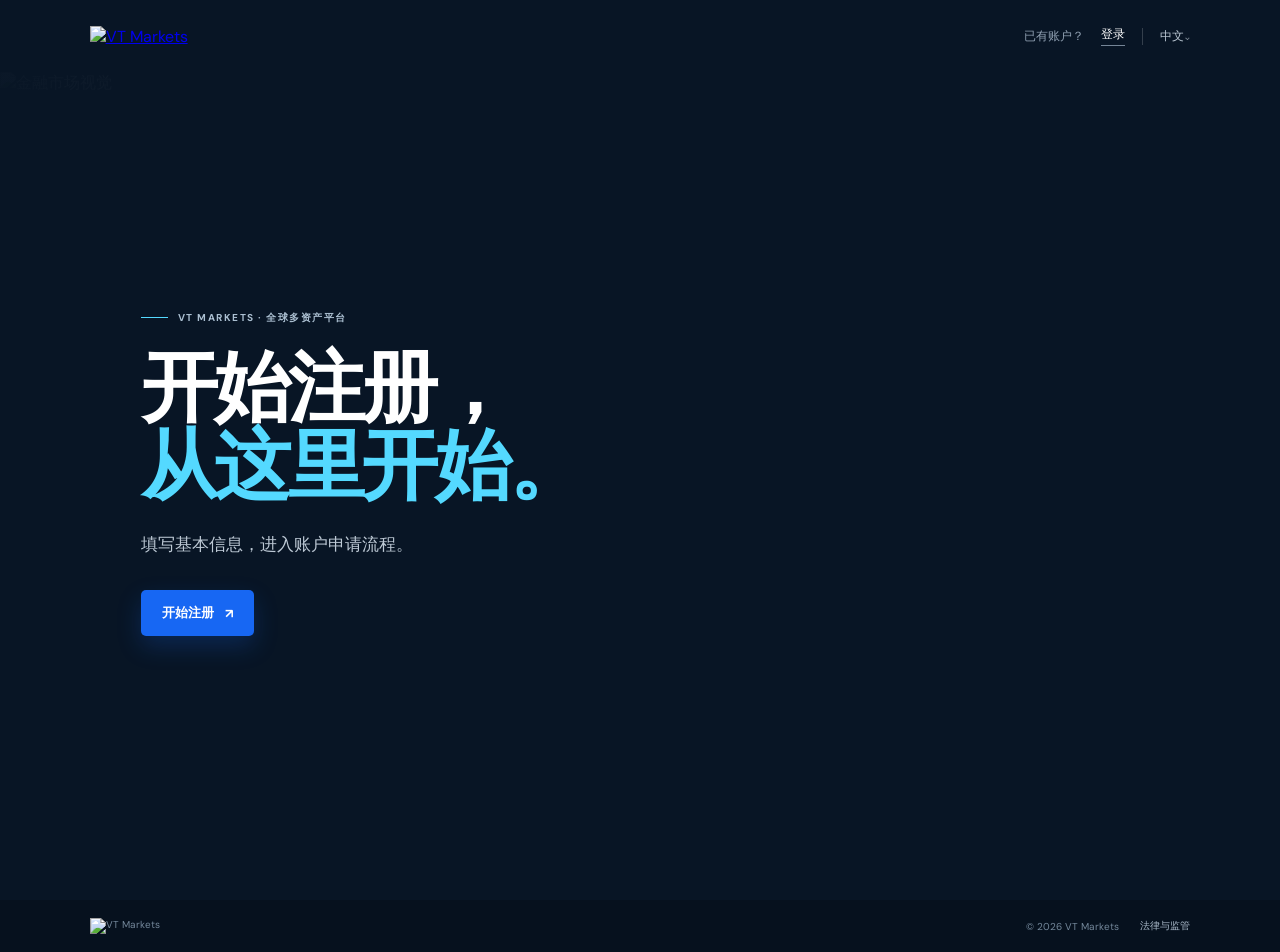
==== index.html @ d920bdb5 "Add files via upload" ====
<!doctype html>
<html lang="zh-CN">
  <head>
    <meta charset="UTF-8" />
    <meta name="viewport" content="width=device-width, initial-scale=1.0" />
    <meta name="description" content="VT Markets 账户注册入口。先了解平台，再决定是否申请。" />
    <title>VT Markets | 开始注册</title>
    <link rel="preconnect" href="https://fonts.googleapis.com" />
    <link rel="preconnect" href="https://fonts.gstatic.com" crossorigin />
    <link href="https://fonts.googleapis.com/css2?family=DM+Sans:wght@400;500;600;700&family=Space+Grotesk:wght@500;600;700&display=swap" rel="stylesheet" />
    <link rel="stylesheet" href="styles.css" />
  </head>
  <body>
    <header class="header">
      <a class="brand" href="#landing" aria-label="VT Markets 首页"><img src="assets/vt-logo.webp" alt="VT Markets" /></a>
      <div class="header-actions"><span>已有账户？</span><a href="https://myaccount.vtmarketsfr.com/login">登录</a><span class="language">中文⌄</span></div>
    </header>

    <main>
      <section class="screen landing-screen" id="landing">
        <div class="landing-bg"><img src="assets/hero-market.webp" alt="金融市场视觉" /></div><div class="landing-shade"></div>
        <div class="landing-content">
          <p class="eyebrow"><span></span> VT Markets · 全球多资产平台</p>
          <h1>开始注册，<br /><em>从这里开始。</em></h1>
          <p class="landing-copy">填写基本信息，进入账户申请流程。</p>
          <div class="landing-actions"><button class="button button-primary" type="button" data-go="register">开始注册 <span>↗</span></button></div>
        </div>
      </section>

      <section class="screen register-screen" id="register" hidden>
        <div class="register-wrap">
          <button class="back-button" type="button" data-go="landing">← 返回首页</button>
          <div class="register-grid">
            <div class="register-intro"><p class="eyebrow eyebrow-dark"><span></span> 账户申请</p><h2>选择您的<br /><em>开始方式。</em></h2><p>填写基础信息，进入官方申请流程。您可以先选择模拟账户熟悉平台。</p><div class="help-links"><button type="button" data-info="features">了解平台功能 <span>↗</span></button><button type="button" data-info="products">查看可用产品 <span>↗</span></button><button type="button" data-info="risk">阅读风险提示 <span>↗</span></button></div></div>
            <div class="register-card"><div class="card-top"><span>账户注册</span><b>⌁ 受保护的流程</b></div><div class="account-tabs" role="tablist"><button type="button" class="tab active" data-mode="real" role="tab" aria-selected="true">真实账户</button><button type="button" class="tab" data-mode="demo" role="tab" aria-selected="false">模拟账户</button></div><form id="register-form"><label>姓名<input name="name" type="text" placeholder="请输入姓名" autocomplete="name" required /></label><label>邮箱<input name="email" type="email" placeholder="请输入邮箱" autocomplete="email" required /></label><label class="agree"><input type="checkbox" required /><span>我已阅读并同意相关条款与隐私政策</span></label><button class="submit button-primary" type="submit">继续 <span>↗</span></button></form><p class="form-footnote">提交后将进入官方账户申请页面。本页不收集资金或交易指令。</p><div class="success" role="status">信息已准备好，请继续完成官方申请。</div></div>
          </div>
        </div>
      </section>
    </main>

    <div class="info-drawer" aria-hidden="true"><div class="drawer-backdrop" data-close-info></div><aside class="drawer-panel"><button class="drawer-close" type="button" data-close-info aria-label="关闭">×</button><p class="eyebrow eyebrow-dark"><span></span> 进一步了解</p><h2 id="drawer-title">平台功能</h2><div id="drawer-content"></div></aside></div>
    <footer class="footer"><img src="assets/vt-logo.webp" alt="VT Markets" /><span>© 2026 VT Markets</span><a href="https://www.vtmarketsfr.com/regulation/">法律与监管</a></footer>
    <script src="script.js"></script>
  </body>
</html>
---- styles.css ----
:root{--navy:#081525;--blue:#1767f3;--cyan:#54d9ff;--ink:#17212d;--muted:#71808e;--line:#dce3ea;--paper:#f5f7f9;--white:#fff}*{box-sizing:border-box}html,body{margin:0;min-height:100%;font-family:'DM Sans',Arial,sans-serif;color:var(--ink)}body{background:var(--navy)}button{font-family:inherit}.header{height:72px;background:var(--navy);color:#fff;padding:0 clamp(22px,7vw,104px);display:flex;align-items:center;justify-content:space-between}.brand img{display:block;width:126px}.header-actions{display:flex;align-items:center;gap:17px;font-size:12px;color:#91a1b3}.header-actions a{color:#fff;text-decoration:none;border-bottom:1px solid #758597;padding-bottom:2px}.language{border-left:1px solid rgba(255,255,255,.18);padding-left:17px;color:#bcc8d4}.screen{min-height:calc(100vh - 72px)}.landing-screen{position:relative;display:flex;align-items:center;overflow:hidden;color:#fff}.landing-bg,.landing-shade{position:absolute;inset:0}.landing-bg img{height:100%;width:100%;object-fit:cover;opacity:.62}.landing-shade{background:linear-gradient(90deg,rgba(8,21,37,.98) 0%,rgba(8,21,37,.9) 39%,rgba(8,21,37,.3) 75%,rgba(8,21,37,.66) 100%)}.landing-content{position:relative;z-index:1;margin-left:clamp(22px,11vw,164px);padding:65px 20px 90px 0;width:min(570px,54%)}.eyebrow{display:flex;align-items:center;gap:10px;color:#acc0d2;font-size:10px;font-weight:700;letter-spacing:.15em;text-transform:uppercase;margin:0 0 23px}.eyebrow span{display:inline-block;width:27px;height:1px;background:var(--cyan)}.eyebrow-dark{color:#7b8996}.eyebrow-dark span{background:var(--blue)}h1,h2,h3{font-family:'Space Grotesk',Arial,sans-serif;letter-spacing:-.045em;margin:0}h1{font-size:clamp(48px,6vw,80px);line-height:1.02;font-weight:600}h1 em,h2 em{font-style:normal;color:var(--cyan)}.landing-copy{font-size:17px;line-height:1.7;color:#bdc9d5;max-width:445px;margin:26px 0 31px}.landing-actions{display:flex;gap:10px;flex-wrap:wrap}.button{display:inline-flex;align-items:center;justify-content:center;gap:11px;border:0;border-radius:5px;padding:14px 21px;font-size:13px;font-weight:700;cursor:pointer}.button-primary{background:var(--blue);color:#fff;box-shadow:0 10px 25px rgba(23,103,243,.22)}.button-primary:hover{background:#2c78ff}.button-outline{background:rgba(255,255,255,.04);border:1px solid rgba(255,255,255,.42);color:#fff}.button-outline:hover{background:rgba(255,255,255,.13)}.landing-note{font-size:10px;line-height:1.6;color:#8d9cac;max-width:420px;margin:21px 0 0}.landing-mark{position:absolute;z-index:1;bottom:31px;left:clamp(22px,11vw,164px);display:flex;gap:11px;align-items:center;color:#9cabb9;font-size:10px;letter-spacing:.08em}.landing-mark span:first-child{color:var(--cyan);font-size:15px}.landing-mark i{width:36px;height:1px;background:#557084;margin:0 3px}.register-screen{background:var(--paper);min-height:calc(100vh - 72px);padding:34px clamp(22px,9vw,140px) 70px}.register-wrap{max-width:1100px;margin:0 auto}.back-button{border:0;background:none;color:#657586;font-size:12px;padding:0;cursor:pointer;margin-bottom:46px}.register-grid{display:grid;grid-template-columns:1fr 385px;gap:105px;align-items:center}.register-intro h2{font-size:clamp(45px,5vw,67px);line-height:1.02}.register-intro>p:not(.eyebrow){max-width:430px;color:var(--muted);font-size:15px;line-height:1.7;margin:25px 0 28px}.help-links{border-top:1px solid var(--line);max-width:390px}.help-links button{border:0;background:none;border-bottom:1px solid var(--line);width:100%;padding:14px 0;text-align:left;display:flex;justify-content:space-between;color:#536779;font-size:12px;cursor:pointer}.help-links button span{font-size:16px;color:var(--blue)}.register-card{background:#fff;padding:29px 29px 26px;border-radius:10px;box-shadow:0 18px 42px rgba(15,39,65,.13)}.card-top{display:flex;justify-content:space-between;align-items:center;font-size:9px;color:#7d8996;letter-spacing:.14em;text-transform:uppercase;margin-bottom:22px}.card-top b{font-weight:500;color:#1c9b76;letter-spacing:0;text-transform:none}.account-tabs{display:grid;grid-template-columns:1fr 1fr;border-bottom:1px solid var(--line);margin-bottom:23px}.tab{border:0;border-bottom:2px solid transparent;background:none;color:#82909e;padding:11px 4px;font-size:12px;cursor:pointer}.tab.active{border-color:var(--blue);color:var(--blue);font-weight:700}.register-card label:not(.agree){display:block;color:#526170;font-size:11px;margin-bottom:15px}.register-card input[type=text],.register-card input[type=email]{width:100%;height:43px;border:1px solid #d7dfe7;border-radius:4px;display:block;margin-top:6px;padding:0 12px;font-size:12px;font-family:inherit;outline:none}.register-card input:focus{border-color:var(--blue);box-shadow:0 0 0 3px rgba(23,103,243,.1)}.agree{display:flex;align-items:flex-start;gap:8px;color:#85929f;font-size:10px;line-height:1.45;margin:3px 0 17px}.agree input{margin-top:2px;accent-color:var(--blue)}.submit{width:100%;font-size:13px}.form-footnote{font-size:10px;line-height:1.5;color:#939eaa;text-align:center;margin:14px 0 0}.success{display:none;padding:10px;margin-top:13px;background:#edf9f5;color:#19785a;font-size:11px;text-align:center;border-radius:3px}.success.show{display:block}.info-drawer{display:none}.info-drawer.open{display:block}.drawer-backdrop{position:fixed;inset:0;background:rgba(4,14,26,.58);z-index:8}.drawer-panel{position:fixed;z-index:9;right:0;top:0;bottom:0;width:min(430px,100%);background:#fff;padding:42px 35px;overflow:auto}.drawer-close{border:0;background:none;position:absolute;right:22px;top:18px;font-size:27px;color:#6e7c89;cursor:pointer}.drawer-panel h2{font-size:37px;margin-bottom:25px}.drawer-panel p{font-size:14px;line-height:1.75;color:#667381}.drawer-panel ul{padding-left:19px;color:#667381;font-size:13px;line-height:1.9}.footer{height:52px;display:flex;align-items:center;gap:21px;padding:0 clamp(22px,7vw,104px);background:#06111e;color:#74889b;font-size:10px}.footer img{width:105px;margin-right:auto}.footer a{color:#a9b9c9;text-decoration:none}.mobile-cta{display:none}@media(max-width:800px){.landing-content{margin-left:7vw;width:57%}.register-grid{gap:55px}.register-screen{padding-left:7vw;padding-right:7vw}}@media(max-width:650px){body{padding-bottom:60px}.header{height:63px;padding:0 20px}.brand img{width:110px}.header-actions>span:first-child,.language{display:none}.header-actions{gap:0}.landing-screen{min-height:calc(100vh - 63px)}.landing-bg img{object-position:63% center}.landing-shade{background:linear-gradient(180deg,rgba(8,21,37,.92),rgba(8,21,37,.8) 49%,rgba(8,21,37,.98))}.landing-content{width:auto;margin:0;padding:71px 20px 108px}.landing-content h1{font-size:49px}.landing-copy{font-size:15px;margin:21px 0 25px}.landing-actions{display:grid;gap:9px}.landing-actions .button{width:100%}.landing-note{font-size:10px}.landing-mark{left:20px;bottom:23px;font-size:9px}.register-screen{padding:25px 20px 50px;min-height:calc(100vh - 63px)}.back-button{margin-bottom:36px}.register-grid{display:block}.register-intro h2{font-size:44px}.register-intro>p:not(.eyebrow){font-size:14px;margin:20px 0 21px}.help-links{margin-bottom:37px}.register-card{padding:23px 21px}.footer{height:auto;min-height:78px;padding:19px 20px;display:flex;flex-wrap:wrap;gap:12px}.footer img{width:105px;flex-basis:100%;margin:0}.footer span{font-size:9px}.footer a{font-size:9px}.mobile-cta{position:fixed;display:block;z-index:7;bottom:0;left:0;right:0;height:60px;background:#fff;border-top:1px solid var(--line);padding:8px 12px}.mobile-cta button{width:100%;height:44px;border:0;border-radius:4px;background:var(--blue);color:#fff;font-size:12px;font-weight:700}.drawer-panel{padding:38px 25px}.drawer-panel h2{font-size:32px}}
:root .header-actions .header-cta{border:0;background:var(--blue);border-radius:5px;padding:11px 15px;color:#fff;font-size:12px;font-weight:700;box-shadow:0 8px 20px rgba(23,103,243,.2)}:root .header-actions .header-cta:hover{background:#2c78ff}
:root .header-actions .header-cta{border:0;background:var(--blue);border-radius:5px;padding:11px 15px;color:#fff;font-size:12px;font-weight:700;box-shadow:0 8px 20px rgba(23,103,243,.2)}:root .header-actions .header-cta:hover{background:#2c78ff}@media(max-width:650px){body{padding-bottom:0}}
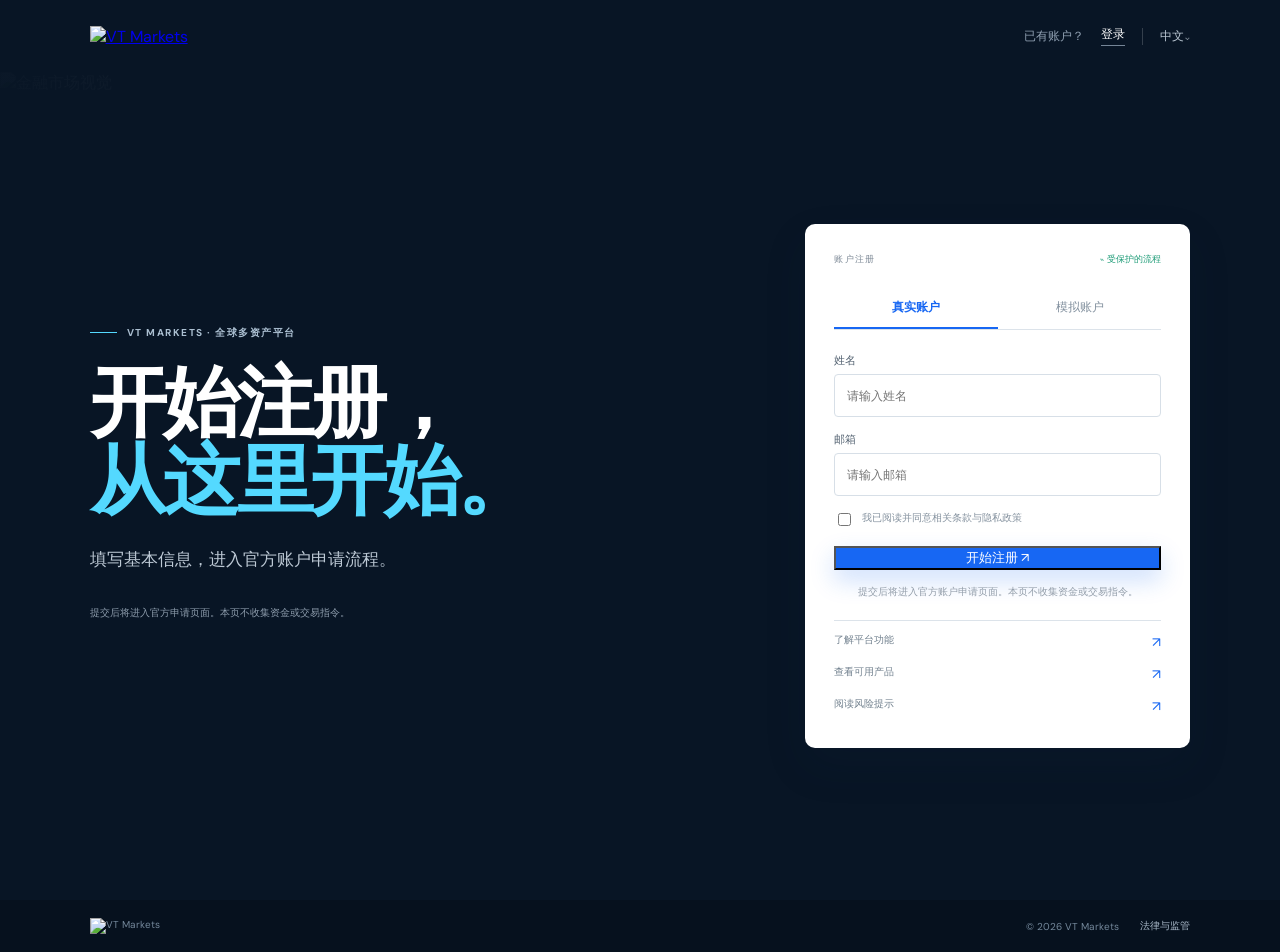
==== commit c69fc3d3: "Add files via upload" ====
--- a/index.html
+++ b/index.html
@@ -3,7 +3,7 @@
   <head>
     <meta charset="UTF-8" />
     <meta name="viewport" content="width=device-width, initial-scale=1.0" />
-    <meta name="description" content="VT Markets 账户注册入口。先了解平台，再决定是否申请。" />
+    <meta name="description" content="VT Markets 账户注册入口。填写基本信息，开始账户申请。" />
     <title>VT Markets | 开始注册</title>
     <link rel="preconnect" href="https://fonts.googleapis.com" />
     <link rel="preconnect" href="https://fonts.gstatic.com" crossorigin />
@@ -19,20 +19,33 @@
     <main>
       <section class="screen landing-screen" id="landing">
         <div class="landing-bg"><img src="assets/hero-market.webp" alt="金融市场视觉" /></div><div class="landing-shade"></div>
-        <div class="landing-content">
-          <p class="eyebrow"><span></span> VT Markets · 全球多资产平台</p>
-          <h1>开始注册，<br /><em>从这里开始。</em></h1>
-          <p class="landing-copy">填写基本信息，进入账户申请流程。</p>
-          <div class="landing-actions"><button class="button button-primary" type="button" data-go="register">开始注册 <span>↗</span></button></div>
-        </div>
-      </section>
+        <div class="landing-layout">
+          <div class="landing-content">
+            <p class="eyebrow"><span></span> VT Markets · 全球多资产平台</p>
+            <h1>开始注册，<br /><em>从这里开始。</em></h1>
+            <p class="landing-copy">填写基本信息，进入官方账户申请流程。</p>
+            <p class="landing-note">提交后将进入官方申请页面。本页不收集资金或交易指令。</p>
+          </div>
 
-      <section class="screen register-screen" id="register" hidden>
-        <div class="register-wrap">
-          <button class="back-button" type="button" data-go="landing">← 返回首页</button>
-          <div class="register-grid">
-            <div class="register-intro"><p class="eyebrow eyebrow-dark"><span></span> 账户申请</p><h2>选择您的<br /><em>开始方式。</em></h2><p>填写基础信息，进入官方申请流程。您可以先选择模拟账户熟悉平台。</p><div class="help-links"><button type="button" data-info="features">了解平台功能 <span>↗</span></button><button type="button" data-info="products">查看可用产品 <span>↗</span></button><button type="button" data-info="risk">阅读风险提示 <span>↗</span></button></div></div>
-            <div class="register-card"><div class="card-top"><span>账户注册</span><b>⌁ 受保护的流程</b></div><div class="account-tabs" role="tablist"><button type="button" class="tab active" data-mode="real" role="tab" aria-selected="true">真实账户</button><button type="button" class="tab" data-mode="demo" role="tab" aria-selected="false">模拟账户</button></div><form id="register-form"><label>姓名<input name="name" type="text" placeholder="请输入姓名" autocomplete="name" required /></label><label>邮箱<input name="email" type="email" placeholder="请输入邮箱" autocomplete="email" required /></label><label class="agree"><input type="checkbox" required /><span>我已阅读并同意相关条款与隐私政策</span></label><button class="submit button-primary" type="submit">继续 <span>↗</span></button></form><p class="form-footnote">提交后将进入官方账户申请页面。本页不收集资金或交易指令。</p><div class="success" role="status">信息已准备好，请继续完成官方申请。</div></div>
+          <div class="register-card landing-register-card">
+            <div class="card-top"><span>账户注册</span><b>⌁ 受保护的流程</b></div>
+            <div class="account-tabs" role="tablist">
+              <button type="button" class="tab active" data-mode="real" role="tab" aria-selected="true">真实账户</button>
+              <button type="button" class="tab" data-mode="demo" role="tab" aria-selected="false">模拟账户</button>
+            </div>
+            <form id="register-form">
+              <label>姓名<input name="name" type="text" placeholder="请输入姓名" autocomplete="name" required /></label>
+              <label>邮箱<input name="email" type="email" placeholder="请输入邮箱" autocomplete="email" required /></label>
+              <label class="agree"><input type="checkbox" required /><span>我已阅读并同意相关条款与隐私政策</span></label>
+              <button class="submit button-primary" type="submit">开始注册 <span>↗</span></button>
+            </form>
+            <p class="form-footnote">提交后将进入官方账户申请页面。本页不收集资金或交易指令。</p>
+            <div class="success" role="status">信息已准备好，请继续完成官方申请。</div>
+            <div class="home-help-links">
+              <button type="button" data-info="features">了解平台功能 <span>↗</span></button>
+              <button type="button" data-info="products">查看可用产品 <span>↗</span></button>
+              <button type="button" data-info="risk">阅读风险提示 <span>↗</span></button>
+            </div>
           </div>
         </div>
       </section>
--- a/styles.css
+++ b/styles.css
@@ -1,3 +1,13 @@
 :root{--navy:#081525;--blue:#1767f3;--cyan:#54d9ff;--ink:#17212d;--muted:#71808e;--line:#dce3ea;--paper:#f5f7f9;--white:#fff}*{box-sizing:border-box}html,body{margin:0;min-height:100%;font-family:'DM Sans',Arial,sans-serif;color:var(--ink)}body{background:var(--navy)}button{font-family:inherit}.header{height:72px;background:var(--navy);color:#fff;padding:0 clamp(22px,7vw,104px);display:flex;align-items:center;justify-content:space-between}.brand img{display:block;width:126px}.header-actions{display:flex;align-items:center;gap:17px;font-size:12px;color:#91a1b3}.header-actions a{color:#fff;text-decoration:none;border-bottom:1px solid #758597;padding-bottom:2px}.language{border-left:1px solid rgba(255,255,255,.18);padding-left:17px;color:#bcc8d4}.screen{min-height:calc(100vh - 72px)}.landing-screen{position:relative;display:flex;align-items:center;overflow:hidden;color:#fff}.landing-bg,.landing-shade{position:absolute;inset:0}.landing-bg img{height:100%;width:100%;object-fit:cover;opacity:.62}.landing-shade{background:linear-gradient(90deg,rgba(8,21,37,.98) 0%,rgba(8,21,37,.9) 39%,rgba(8,21,37,.3) 75%,rgba(8,21,37,.66) 100%)}.landing-content{position:relative;z-index:1;margin-left:clamp(22px,11vw,164px);padding:65px 20px 90px 0;width:min(570px,54%)}.eyebrow{display:flex;align-items:center;gap:10px;color:#acc0d2;font-size:10px;font-weight:700;letter-spacing:.15em;text-transform:uppercase;margin:0 0 23px}.eyebrow span{display:inline-block;width:27px;height:1px;background:var(--cyan)}.eyebrow-dark{color:#7b8996}.eyebrow-dark span{background:var(--blue)}h1,h2,h3{font-family:'Space Grotesk',Arial,sans-serif;letter-spacing:-.045em;margin:0}h1{font-size:clamp(48px,6vw,80px);line-height:1.02;font-weight:600}h1 em,h2 em{font-style:normal;color:var(--cyan)}.landing-copy{font-size:17px;line-height:1.7;color:#bdc9d5;max-width:445px;margin:26px 0 31px}.landing-actions{display:flex;gap:10px;flex-wrap:wrap}.button{display:inline-flex;align-items:center;justify-content:center;gap:11px;border:0;border-radius:5px;padding:14px 21px;font-size:13px;font-weight:700;cursor:pointer}.button-primary{background:var(--blue);color:#fff;box-shadow:0 10px 25px rgba(23,103,243,.22)}.button-primary:hover{background:#2c78ff}.button-outline{background:rgba(255,255,255,.04);border:1px solid rgba(255,255,255,.42);color:#fff}.button-outline:hover{background:rgba(255,255,255,.13)}.landing-note{font-size:10px;line-height:1.6;color:#8d9cac;max-width:420px;margin:21px 0 0}.landing-mark{position:absolute;z-index:1;bottom:31px;left:clamp(22px,11vw,164px);display:flex;gap:11px;align-items:center;color:#9cabb9;font-size:10px;letter-spacing:.08em}.landing-mark span:first-child{color:var(--cyan);font-size:15px}.landing-mark i{width:36px;height:1px;background:#557084;margin:0 3px}.register-screen{background:var(--paper);min-height:calc(100vh - 72px);padding:34px clamp(22px,9vw,140px) 70px}.register-wrap{max-width:1100px;margin:0 auto}.back-button{border:0;background:none;color:#657586;font-size:12px;padding:0;cursor:pointer;margin-bottom:46px}.register-grid{display:grid;grid-template-columns:1fr 385px;gap:105px;align-items:center}.register-intro h2{font-size:clamp(45px,5vw,67px);line-height:1.02}.register-intro>p:not(.eyebrow){max-width:430px;color:var(--muted);font-size:15px;line-height:1.7;margin:25px 0 28px}.help-links{border-top:1px solid var(--line);max-width:390px}.help-links button{border:0;background:none;border-bottom:1px solid var(--line);width:100%;padding:14px 0;text-align:left;display:flex;justify-content:space-between;color:#536779;font-size:12px;cursor:pointer}.help-links button span{font-size:16px;color:var(--blue)}.register-card{background:#fff;padding:29px 29px 26px;border-radius:10px;box-shadow:0 18px 42px rgba(15,39,65,.13)}.card-top{display:flex;justify-content:space-between;align-items:center;font-size:9px;color:#7d8996;letter-spacing:.14em;text-transform:uppercase;margin-bottom:22px}.card-top b{font-weight:500;color:#1c9b76;letter-spacing:0;text-transform:none}.account-tabs{display:grid;grid-template-columns:1fr 1fr;border-bottom:1px solid var(--line);margin-bottom:23px}.tab{border:0;border-bottom:2px solid transparent;background:none;color:#82909e;padding:11px 4px;font-size:12px;cursor:pointer}.tab.active{border-color:var(--blue);color:var(--blue);font-weight:700}.register-card label:not(.agree){display:block;color:#526170;font-size:11px;margin-bottom:15px}.register-card input[type=text],.register-card input[type=email]{width:100%;height:43px;border:1px solid #d7dfe7;border-radius:4px;display:block;margin-top:6px;padding:0 12px;font-size:12px;font-family:inherit;outline:none}.register-card input:focus{border-color:var(--blue);box-shadow:0 0 0 3px rgba(23,103,243,.1)}.agree{display:flex;align-items:flex-start;gap:8px;color:#85929f;font-size:10px;line-height:1.45;margin:3px 0 17px}.agree input{margin-top:2px;accent-color:var(--blue)}.submit{width:100%;font-size:13px}.form-footnote{font-size:10px;line-height:1.5;color:#939eaa;text-align:center;margin:14px 0 0}.success{display:none;padding:10px;margin-top:13px;background:#edf9f5;color:#19785a;font-size:11px;text-align:center;border-radius:3px}.success.show{display:block}.info-drawer{display:none}.info-drawer.open{display:block}.drawer-backdrop{position:fixed;inset:0;background:rgba(4,14,26,.58);z-index:8}.drawer-panel{position:fixed;z-index:9;right:0;top:0;bottom:0;width:min(430px,100%);background:#fff;padding:42px 35px;overflow:auto}.drawer-close{border:0;background:none;position:absolute;right:22px;top:18px;font-size:27px;color:#6e7c89;cursor:pointer}.drawer-panel h2{font-size:37px;margin-bottom:25px}.drawer-panel p{font-size:14px;line-height:1.75;color:#667381}.drawer-panel ul{padding-left:19px;color:#667381;font-size:13px;line-height:1.9}.footer{height:52px;display:flex;align-items:center;gap:21px;padding:0 clamp(22px,7vw,104px);background:#06111e;color:#74889b;font-size:10px}.footer img{width:105px;margin-right:auto}.footer a{color:#a9b9c9;text-decoration:none}.mobile-cta{display:none}@media(max-width:800px){.landing-content{margin-left:7vw;width:57%}.register-grid{gap:55px}.register-screen{padding-left:7vw;padding-right:7vw}}@media(max-width:650px){body{padding-bottom:60px}.header{height:63px;padding:0 20px}.brand img{width:110px}.header-actions>span:first-child,.language{display:none}.header-actions{gap:0}.landing-screen{min-height:calc(100vh - 63px)}.landing-bg img{object-position:63% center}.landing-shade{background:linear-gradient(180deg,rgba(8,21,37,.92),rgba(8,21,37,.8) 49%,rgba(8,21,37,.98))}.landing-content{width:auto;margin:0;padding:71px 20px 108px}.landing-content h1{font-size:49px}.landing-copy{font-size:15px;margin:21px 0 25px}.landing-actions{display:grid;gap:9px}.landing-actions .button{width:100%}.landing-note{font-size:10px}.landing-mark{left:20px;bottom:23px;font-size:9px}.register-screen{padding:25px 20px 50px;min-height:calc(100vh - 63px)}.back-button{margin-bottom:36px}.register-grid{display:block}.register-intro h2{font-size:44px}.register-intro>p:not(.eyebrow){font-size:14px;margin:20px 0 21px}.help-links{margin-bottom:37px}.register-card{padding:23px 21px}.footer{height:auto;min-height:78px;padding:19px 20px;display:flex;flex-wrap:wrap;gap:12px}.footer img{width:105px;flex-basis:100%;margin:0}.footer span{font-size:9px}.footer a{font-size:9px}.mobile-cta{position:fixed;display:block;z-index:7;bottom:0;left:0;right:0;height:60px;background:#fff;border-top:1px solid var(--line);padding:8px 12px}.mobile-cta button{width:100%;height:44px;border:0;border-radius:4px;background:var(--blue);color:#fff;font-size:12px;font-weight:700}.drawer-panel{padding:38px 25px}.drawer-panel h2{font-size:32px}}
 :root .header-actions .header-cta{border:0;background:var(--blue);border-radius:5px;padding:11px 15px;color:#fff;font-size:12px;font-weight:700;box-shadow:0 8px 20px rgba(23,103,243,.2)}:root .header-actions .header-cta:hover{background:#2c78ff}
 :root .header-actions .header-cta{border:0;background:var(--blue);border-radius:5px;padding:11px 15px;color:#fff;font-size:12px;font-weight:700;box-shadow:0 8px 20px rgba(23,103,243,.2)}:root .header-actions .header-cta:hover{background:#2c78ff}@media(max-width:650px){body{padding-bottom:0}}
+
+/* 首页直接展示注册表单 */
+.landing-layout{position:relative;z-index:1;width:min(1180px,86vw);margin:0 auto;display:grid;grid-template-columns:minmax(0,1fr) 385px;gap:clamp(48px,8vw,130px);align-items:center}
+.landing-layout .landing-content{margin-left:0;width:auto;padding:65px 0 90px}
+.landing-register-card{width:100%;max-width:385px;justify-self:end}
+.home-help-links{border-top:1px solid var(--line);margin-top:21px;padding-top:5px}
+.home-help-links button{border:0;background:none;width:100%;padding:7px 0;text-align:left;display:flex;justify-content:space-between;color:#71808e;font-size:10px;cursor:pointer}
+.home-help-links button span{color:var(--blue);font-size:14px}
+@media(max-width:800px){.landing-layout{width:86vw;gap:45px}.landing-layout .landing-content{margin-left:0;width:auto}}
+@media(max-width:650px){.landing-layout{display:flex;flex-direction:column;align-items:stretch;width:auto;margin:0;padding:0 20px}.landing-layout .landing-content{padding:58px 0 25px}.landing-register-card{max-width:none;justify-self:stretch;margin-bottom:36px}.landing-layout .landing-copy{margin-bottom:0}.landing-layout .landing-note{display:none}}
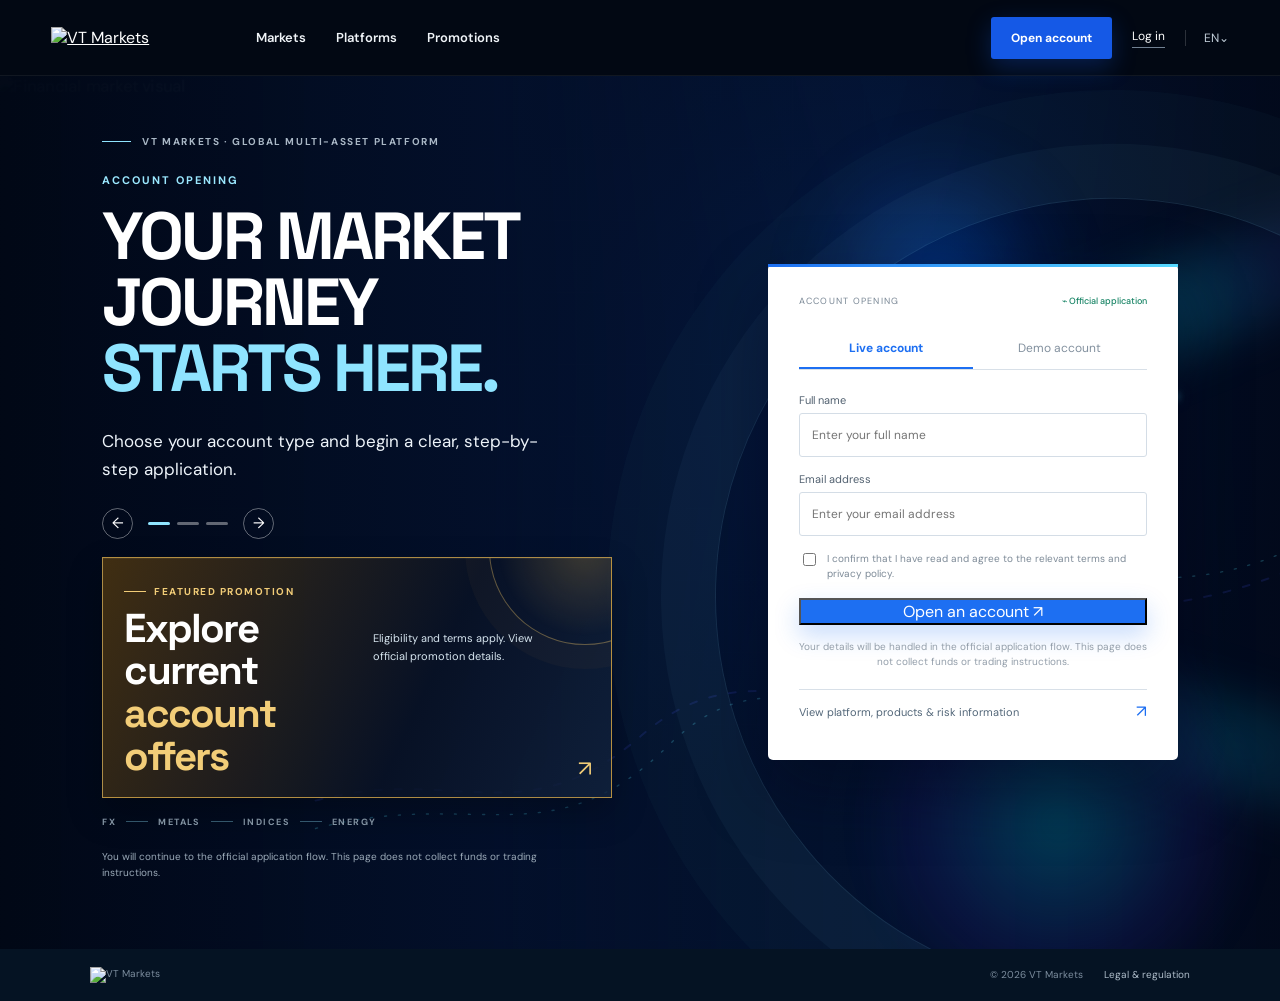
==== commit 49884756: "Add files via upload" ====
--- a/index.html
+++ b/index.html
@@ -1,10 +1,10 @@
 <!doctype html>
-<html lang="zh-CN">
+<html lang="en">
   <head>
     <meta charset="UTF-8" />
     <meta name="viewport" content="width=device-width, initial-scale=1.0" />
-    <meta name="description" content="VT Markets 账户注册入口。填写基本信息，开始账户申请。" />
-    <title>VT Markets | 开始注册</title>
+    <meta name="description" content="VT Markets account opening. Review current offers and start your official application." />
+    <title>VT Markets | Open an account</title>
     <link rel="preconnect" href="https://fonts.googleapis.com" />
     <link rel="preconnect" href="https://fonts.gstatic.com" crossorigin />
     <link href="https://fonts.googleapis.com/css2?family=DM+Sans:wght@400;500;600;700&family=Space+Grotesk:wght@500;600;700&display=swap" rel="stylesheet" />
@@ -12,47 +12,94 @@
   </head>
   <body>
     <header class="header">
-      <a class="brand" href="#landing" aria-label="VT Markets 首页"><img src="assets/vt-logo.webp" alt="VT Markets" /></a>
-      <div class="header-actions"><span>已有账户？</span><a href="https://myaccount.vtmarketsfr.com/login">登录</a><span class="language">中文⌄</span></div>
+      <a class="brand" href="#landing" aria-label="VT Markets home"><img src="assets/vt-logo.webp" alt="VT Markets" /></a>
+      <nav class="header-nav" aria-label="Primary navigation"><a href="details.html#products">Markets</a><a href="details.html#features">Platforms</a><a href="details.html#offers">Promotions</a></nav>
+      <div class="header-actions"><a class="header-open" href="#register-form">Open account</a><a href="https://myaccount.vtmarketsfr.com/login">Log in</a><span class="language">EN⌄</span></div>
     </header>
 
     <main>
       <section class="screen landing-screen" id="landing">
-        <div class="landing-bg"><img src="assets/hero-market.webp" alt="金融市场视觉" /></div><div class="landing-shade"></div>
+        <div class="landing-bg"><img src="assets/hero-market.webp" alt="Financial market visual" /></div><div class="landing-shade"></div>
+        <div class="hero-motion" aria-hidden="true">
+          <span class="light-beam beam-one"></span>
+          <span class="light-beam beam-two"></span>
+          <span class="market-glow glow-one"></span>
+          <span class="market-glow glow-two"></span>
+          <svg class="market-wave" viewBox="0 0 1440 620" preserveAspectRatio="none">
+            <path class="wave-line wave-line-soft" d="M-80 470 C120 430 220 510 390 400 S690 420 845 310 S1100 345 1520 145" />
+            <path class="wave-line wave-line-bright" d="M-80 500 C150 455 260 535 430 410 S720 450 895 300 S1160 330 1520 105" />
+          </svg>
+          <span class="motion-dot dot-one"></span>
+          <span class="motion-dot dot-two"></span>
+          <span class="motion-dot dot-three"></span>
+        </div>
         <div class="landing-layout">
           <div class="landing-content">
-            <p class="eyebrow"><span></span> VT Markets · 全球多资产平台</p>
-            <h1>开始注册，<br /><em>从这里开始。</em></h1>
-            <p class="landing-copy">填写基本信息，进入官方账户申请流程。</p>
-            <p class="landing-note">提交后将进入官方申请页面。本页不收集资金或交易指令。</p>
+            <p class="eyebrow"><span></span> VT Markets · Global multi-asset platform</p>
+            <div class="banner-rotator" aria-label="Offers and platform highlights">
+              <div class="banner-viewport" tabindex="0" aria-label="Swipe left or right to change banner">
+                <div class="banner-track">
+                  <article class="banner-slide is-active" data-slide="0">
+                    <p class="banner-kicker">ACCOUNT OPENING</p>
+                    <h1>YOUR MARKET JOURNEY<br /><em>STARTS HERE.</em></h1>
+                    <p class="banner-copy">Choose your account type and begin a clear, step-by-step application.</p>
+                  </article>
+                  <article class="banner-slide" data-slide="1" aria-hidden="true">
+                    <p class="banner-kicker">CURRENT OFFERS</p>
+                    <h1>CURRENT OFFERS.<br /><em>CLEAR TERMS.</em></h1>
+                    <p class="banner-copy">Review current promotions, eligibility and conditions on the official pages.</p>
+                  </article>
+                  <article class="banner-slide" data-slide="2" aria-hidden="true">
+                    <p class="banner-kicker">PLATFORM CHOICE</p>
+                    <h1>ONE ACCOUNT.<br /><em>MULTIPLE MARKETS.</em></h1>
+                    <p class="banner-copy">Explore platform features and available products before opening an account.</p>
+                  </article>
+                </div>
+              </div>
+              <div class="banner-controls" aria-label="Switch banner">
+                <button type="button" class="banner-arrow" data-banner-prev aria-label="Previous slide">←</button>
+                <div class="banner-dots" role="tablist" aria-label="Banner slides">
+                  <button type="button" class="banner-dot is-active" data-banner-dot="0" role="tab" aria-selected="true" aria-label="Slide 1"></button>
+                  <button type="button" class="banner-dot" data-banner-dot="1" role="tab" aria-selected="false" aria-label="Slide 2"></button>
+                  <button type="button" class="banner-dot" data-banner-dot="2" role="tab" aria-selected="false" aria-label="Slide 3"></button>
+                </div>
+                <button type="button" class="banner-arrow" data-banner-next aria-label="Next slide">→</button>
+              </div>
+            </div>
+            <a class="landing-promo" href="details.html#offers">
+              <div class="promo-label">FEATURED PROMOTION</div>
+              <div class="promo-main">
+                <p class="promo-kicker">ACCOUNT OPENING</p>
+                <h2>Explore current<br /><em>account offers</em></h2>
+                <p class="promo-copy">Eligibility and terms apply. View official promotion details.</p>
+              </div>
+              <span class="promo-arrow" aria-hidden="true">↗</span>
+            </a>
+            <div class="market-strip" aria-label="Market categories"><span>FX</span><i></i><span>METALS</span><i></i><span>INDICES</span><i></i><span>ENERGY</span></div>
+            <p class="landing-note">You will continue to the official application flow. This page does not collect funds or trading instructions.</p>
           </div>
 
           <div class="register-card landing-register-card">
-            <div class="card-top"><span>账户注册</span><b>⌁ 受保护的流程</b></div>
+            <div class="card-top"><span>ACCOUNT OPENING</span><b>⌁ Official application</b></div>
             <div class="account-tabs" role="tablist">
-              <button type="button" class="tab active" data-mode="real" role="tab" aria-selected="true">真实账户</button>
-              <button type="button" class="tab" data-mode="demo" role="tab" aria-selected="false">模拟账户</button>
+              <button type="button" class="tab active" data-mode="real" role="tab" aria-selected="true">Live account</button>
+              <button type="button" class="tab" data-mode="demo" role="tab" aria-selected="false">Demo account</button>
             </div>
             <form id="register-form">
-              <label>姓名<input name="name" type="text" placeholder="请输入姓名" autocomplete="name" required /></label>
-              <label>邮箱<input name="email" type="email" placeholder="请输入邮箱" autocomplete="email" required /></label>
-              <label class="agree"><input type="checkbox" required /><span>我已阅读并同意相关条款与隐私政策</span></label>
-              <button class="submit button-primary" type="submit">开始注册 <span>↗</span></button>
+              <label>Full name<input name="name" type="text" placeholder="Enter your full name" autocomplete="name" required /></label>
+              <label>Email address<input name="email" type="email" placeholder="Enter your email address" autocomplete="email" required /></label>
+              <label class="agree"><input type="checkbox" required /><span>I confirm that I have read and agree to the relevant terms and privacy policy.</span></label>
+              <button class="submit button-primary" type="submit">Open an account <span>↗</span></button>
             </form>
-            <p class="form-footnote">提交后将进入官方账户申请页面。本页不收集资金或交易指令。</p>
-            <div class="success" role="status">信息已准备好，请继续完成官方申请。</div>
-            <div class="home-help-links">
-              <button type="button" data-info="features">了解平台功能 <span>↗</span></button>
-              <button type="button" data-info="products">查看可用产品 <span>↗</span></button>
-              <button type="button" data-info="risk">阅读风险提示 <span>↗</span></button>
-            </div>
+            <p class="form-footnote">Your details will be handled in the official application flow. This page does not collect funds or trading instructions.</p>
+            <div class="success" role="status">Your information is ready. Continue to complete the official application.</div>
+            <a class="home-info-link" href="details.html">View platform, products &amp; risk information <span aria-hidden="true">↗</span></a>
           </div>
         </div>
       </section>
     </main>
 
-    <div class="info-drawer" aria-hidden="true"><div class="drawer-backdrop" data-close-info></div><aside class="drawer-panel"><button class="drawer-close" type="button" data-close-info aria-label="关闭">×</button><p class="eyebrow eyebrow-dark"><span></span> 进一步了解</p><h2 id="drawer-title">平台功能</h2><div id="drawer-content"></div></aside></div>
-    <footer class="footer"><img src="assets/vt-logo.webp" alt="VT Markets" /><span>© 2026 VT Markets</span><a href="https://www.vtmarketsfr.com/regulation/">法律与监管</a></footer>
+    <footer class="footer"><img src="assets/vt-logo.webp" alt="VT Markets" /><span>© 2026 VT Markets</span><a href="https://www.vtmarketsfr.com/regulation/">Legal &amp; regulation</a></footer>
     <script src="script.js"></script>
   </body>
 </html>
--- a/styles.css
+++ b/styles.css
@@ -1,13 +1,222 @@
-:root{--navy:#081525;--blue:#1767f3;--cyan:#54d9ff;--ink:#17212d;--muted:#71808e;--line:#dce3ea;--paper:#f5f7f9;--white:#fff}*{box-sizing:border-box}html,body{margin:0;min-height:100%;font-family:'DM Sans',Arial,sans-serif;color:var(--ink)}body{background:var(--navy)}button{font-family:inherit}.header{height:72px;background:var(--navy);color:#fff;padding:0 clamp(22px,7vw,104px);display:flex;align-items:center;justify-content:space-between}.brand img{display:block;width:126px}.header-actions{display:flex;align-items:center;gap:17px;font-size:12px;color:#91a1b3}.header-actions a{color:#fff;text-decoration:none;border-bottom:1px solid #758597;padding-bottom:2px}.language{border-left:1px solid rgba(255,255,255,.18);padding-left:17px;color:#bcc8d4}.screen{min-height:calc(100vh - 72px)}.landing-screen{position:relative;display:flex;align-items:center;overflow:hidden;color:#fff}.landing-bg,.landing-shade{position:absolute;inset:0}.landing-bg img{height:100%;width:100%;object-fit:cover;opacity:.62}.landing-shade{background:linear-gradient(90deg,rgba(8,21,37,.98) 0%,rgba(8,21,37,.9) 39%,rgba(8,21,37,.3) 75%,rgba(8,21,37,.66) 100%)}.landing-content{position:relative;z-index:1;margin-left:clamp(22px,11vw,164px);padding:65px 20px 90px 0;width:min(570px,54%)}.eyebrow{display:flex;align-items:center;gap:10px;color:#acc0d2;font-size:10px;font-weight:700;letter-spacing:.15em;text-transform:uppercase;margin:0 0 23px}.eyebrow span{display:inline-block;width:27px;height:1px;background:var(--cyan)}.eyebrow-dark{color:#7b8996}.eyebrow-dark span{background:var(--blue)}h1,h2,h3{font-family:'Space Grotesk',Arial,sans-serif;letter-spacing:-.045em;margin:0}h1{font-size:clamp(48px,6vw,80px);line-height:1.02;font-weight:600}h1 em,h2 em{font-style:normal;color:var(--cyan)}.landing-copy{font-size:17px;line-height:1.7;color:#bdc9d5;max-width:445px;margin:26px 0 31px}.landing-actions{display:flex;gap:10px;flex-wrap:wrap}.button{display:inline-flex;align-items:center;justify-content:center;gap:11px;border:0;border-radius:5px;padding:14px 21px;font-size:13px;font-weight:700;cursor:pointer}.button-primary{background:var(--blue);color:#fff;box-shadow:0 10px 25px rgba(23,103,243,.22)}.button-primary:hover{background:#2c78ff}.button-outline{background:rgba(255,255,255,.04);border:1px solid rgba(255,255,255,.42);color:#fff}.button-outline:hover{background:rgba(255,255,255,.13)}.landing-note{font-size:10px;line-height:1.6;color:#8d9cac;max-width:420px;margin:21px 0 0}.landing-mark{position:absolute;z-index:1;bottom:31px;left:clamp(22px,11vw,164px);display:flex;gap:11px;align-items:center;color:#9cabb9;font-size:10px;letter-spacing:.08em}.landing-mark span:first-child{color:var(--cyan);font-size:15px}.landing-mark i{width:36px;height:1px;background:#557084;margin:0 3px}.register-screen{background:var(--paper);min-height:calc(100vh - 72px);padding:34px clamp(22px,9vw,140px) 70px}.register-wrap{max-width:1100px;margin:0 auto}.back-button{border:0;background:none;color:#657586;font-size:12px;padding:0;cursor:pointer;margin-bottom:46px}.register-grid{display:grid;grid-template-columns:1fr 385px;gap:105px;align-items:center}.register-intro h2{font-size:clamp(45px,5vw,67px);line-height:1.02}.register-intro>p:not(.eyebrow){max-width:430px;color:var(--muted);font-size:15px;line-height:1.7;margin:25px 0 28px}.help-links{border-top:1px solid var(--line);max-width:390px}.help-links button{border:0;background:none;border-bottom:1px solid var(--line);width:100%;padding:14px 0;text-align:left;display:flex;justify-content:space-between;color:#536779;font-size:12px;cursor:pointer}.help-links button span{font-size:16px;color:var(--blue)}.register-card{background:#fff;padding:29px 29px 26px;border-radius:10px;box-shadow:0 18px 42px rgba(15,39,65,.13)}.card-top{display:flex;justify-content:space-between;align-items:center;font-size:9px;color:#7d8996;letter-spacing:.14em;text-transform:uppercase;margin-bottom:22px}.card-top b{font-weight:500;color:#1c9b76;letter-spacing:0;text-transform:none}.account-tabs{display:grid;grid-template-columns:1fr 1fr;border-bottom:1px solid var(--line);margin-bottom:23px}.tab{border:0;border-bottom:2px solid transparent;background:none;color:#82909e;padding:11px 4px;font-size:12px;cursor:pointer}.tab.active{border-color:var(--blue);color:var(--blue);font-weight:700}.register-card label:not(.agree){display:block;color:#526170;font-size:11px;margin-bottom:15px}.register-card input[type=text],.register-card input[type=email]{width:100%;height:43px;border:1px solid #d7dfe7;border-radius:4px;display:block;margin-top:6px;padding:0 12px;font-size:12px;font-family:inherit;outline:none}.register-card input:focus{border-color:var(--blue);box-shadow:0 0 0 3px rgba(23,103,243,.1)}.agree{display:flex;align-items:flex-start;gap:8px;color:#85929f;font-size:10px;line-height:1.45;margin:3px 0 17px}.agree input{margin-top:2px;accent-color:var(--blue)}.submit{width:100%;font-size:13px}.form-footnote{font-size:10px;line-height:1.5;color:#939eaa;text-align:center;margin:14px 0 0}.success{display:none;padding:10px;margin-top:13px;background:#edf9f5;color:#19785a;font-size:11px;text-align:center;border-radius:3px}.success.show{display:block}.info-drawer{display:none}.info-drawer.open{display:block}.drawer-backdrop{position:fixed;inset:0;background:rgba(4,14,26,.58);z-index:8}.drawer-panel{position:fixed;z-index:9;right:0;top:0;bottom:0;width:min(430px,100%);background:#fff;padding:42px 35px;overflow:auto}.drawer-close{border:0;background:none;position:absolute;right:22px;top:18px;font-size:27px;color:#6e7c89;cursor:pointer}.drawer-panel h2{font-size:37px;margin-bottom:25px}.drawer-panel p{font-size:14px;line-height:1.75;color:#667381}.drawer-panel ul{padding-left:19px;color:#667381;font-size:13px;line-height:1.9}.footer{height:52px;display:flex;align-items:center;gap:21px;padding:0 clamp(22px,7vw,104px);background:#06111e;color:#74889b;font-size:10px}.footer img{width:105px;margin-right:auto}.footer a{color:#a9b9c9;text-decoration:none}.mobile-cta{display:none}@media(max-width:800px){.landing-content{margin-left:7vw;width:57%}.register-grid{gap:55px}.register-screen{padding-left:7vw;padding-right:7vw}}@media(max-width:650px){body{padding-bottom:60px}.header{height:63px;padding:0 20px}.brand img{width:110px}.header-actions>span:first-child,.language{display:none}.header-actions{gap:0}.landing-screen{min-height:calc(100vh - 63px)}.landing-bg img{object-position:63% center}.landing-shade{background:linear-gradient(180deg,rgba(8,21,37,.92),rgba(8,21,37,.8) 49%,rgba(8,21,37,.98))}.landing-content{width:auto;margin:0;padding:71px 20px 108px}.landing-content h1{font-size:49px}.landing-copy{font-size:15px;margin:21px 0 25px}.landing-actions{display:grid;gap:9px}.landing-actions .button{width:100%}.landing-note{font-size:10px}.landing-mark{left:20px;bottom:23px;font-size:9px}.register-screen{padding:25px 20px 50px;min-height:calc(100vh - 63px)}.back-button{margin-bottom:36px}.register-grid{display:block}.register-intro h2{font-size:44px}.register-intro>p:not(.eyebrow){font-size:14px;margin:20px 0 21px}.help-links{margin-bottom:37px}.register-card{padding:23px 21px}.footer{height:auto;min-height:78px;padding:19px 20px;display:flex;flex-wrap:wrap;gap:12px}.footer img{width:105px;flex-basis:100%;margin:0}.footer span{font-size:9px}.footer a{font-size:9px}.mobile-cta{position:fixed;display:block;z-index:7;bottom:0;left:0;right:0;height:60px;background:#fff;border-top:1px solid var(--line);padding:8px 12px}.mobile-cta button{width:100%;height:44px;border:0;border-radius:4px;background:var(--blue);color:#fff;font-size:12px;font-weight:700}.drawer-panel{padding:38px 25px}.drawer-panel h2{font-size:32px}}
-:root .header-actions .header-cta{border:0;background:var(--blue);border-radius:5px;padding:11px 15px;color:#fff;font-size:12px;font-weight:700;box-shadow:0 8px 20px rgba(23,103,243,.2)}:root .header-actions .header-cta:hover{background:#2c78ff}
-:root .header-actions .header-cta{border:0;background:var(--blue);border-radius:5px;padding:11px 15px;color:#fff;font-size:12px;font-weight:700;box-shadow:0 8px 20px rgba(23,103,243,.2)}:root .header-actions .header-cta:hover{background:#2c78ff}@media(max-width:650px){body{padding-bottom:0}}
-
-/* 首页直接展示注册表单 */
-.landing-layout{position:relative;z-index:1;width:min(1180px,86vw);margin:0 auto;display:grid;grid-template-columns:minmax(0,1fr) 385px;gap:clamp(48px,8vw,130px);align-items:center}
-.landing-layout .landing-content{margin-left:0;width:auto;padding:65px 0 90px}
-.landing-register-card{width:100%;max-width:385px;justify-self:end}
-.home-help-links{border-top:1px solid var(--line);margin-top:21px;padding-top:5px}
-.home-help-links button{border:0;background:none;width:100%;padding:7px 0;text-align:left;display:flex;justify-content:space-between;color:#71808e;font-size:10px;cursor:pointer}
-.home-help-links button span{color:var(--blue);font-size:14px}
-@media(max-width:800px){.landing-layout{width:86vw;gap:45px}.landing-layout .landing-content{margin-left:0;width:auto}}
-@media(max-width:650px){.landing-layout{display:flex;flex-direction:column;align-items:stretch;width:auto;margin:0;padding:0 20px}.landing-layout .landing-content{padding:58px 0 25px}.landing-register-card{max-width:none;justify-self:stretch;margin-bottom:36px}.landing-layout .landing-copy{margin-bottom:0}.landing-layout .landing-note{display:none}}
+:root {
+  --navy: #07182d;
+  --navy-2: #0d2a48;
+  --blue: #1d6ff2;
+  --cyan: #8fe4ff;
+  --ink: #17212d;
+  --muted: #6f7f8d;
+  --line: #d8e0e8;
+  --paper: #f6f8fa;
+}
+
+* { box-sizing: border-box; }
+html, body { margin: 0; min-height: 100%; }
+body { color: var(--ink); font-family: 'DM Sans', Arial, sans-serif; background: var(--navy); }
+button, input { font: inherit; }
+a { color: inherit; }
+
+.header { position: relative; z-index: 10; height: 76px; display: flex; align-items: center; gap: clamp(28px,4vw,62px); padding: 0 clamp(24px, 4vw,62px); color: #fff; background: #020813; border-bottom: 1px solid rgba(255,255,255,.06); }
+.brand img { display: block; width: 154px; }
+.header-nav { display: flex; align-items: center; gap: 30px; margin-right: auto; }
+.header-nav a { color: #f0f4f8; font-size: 13px; font-weight: 600; text-decoration: none; }
+.header-nav a:hover { color: var(--cyan); }
+.header-actions { display: flex; align-items: center; gap: 20px; color: #9baaba; font-size: 12px; }
+.header-actions a { color: #fff; text-decoration: none; border-bottom: 1px solid #718193; padding-bottom: 3px; }
+.header-actions .header-open { padding: 13px 20px; border: 0; border-radius: 3px; background: #1559e6; box-shadow: 0 8px 24px rgba(21,89,230,.28); font-weight: 700; }
+.header-actions .header-open:hover { background: #2670ff; }
+.header-actions .back-home { border-bottom: 0; color: #b4c0cb; }
+.language { border-left: 1px solid rgba(255,255,255,.17); padding-left: 18px; color: #c2ced9; }
+
+.screen { min-height: calc(100vh - 76px); }
+.landing-screen { position: relative; display: flex; align-items: center; overflow: hidden; color: #fff; }
+.landing-screen::before { content: ''; position: absolute; inset: 0; z-index: 0; opacity: .15; background-image: linear-gradient(rgba(143,228,255,.22) 1px, transparent 1px), linear-gradient(90deg, rgba(143,228,255,.22) 1px, transparent 1px); background-size: 72px 72px; -webkit-mask-image: linear-gradient(90deg, #000 0%, transparent 82%); mask-image: linear-gradient(90deg, #000 0%, transparent 82%); pointer-events: none; }
+.landing-screen::after { content: ''; position: absolute; z-index: 0; top: 14%; right: -18%; width: 62vw; height: 62vw; border: 1px solid rgba(143,228,255,.14); border-radius: 50%; transform: rotate(-18deg); box-shadow: 0 0 0 54px rgba(143,228,255,.035), 0 0 0 108px rgba(143,228,255,.025); pointer-events: none; }
+.landing-bg, .landing-shade { position: absolute; inset: 0; }
+.landing-bg img { width: 100%; height: 100%; object-fit: cover; object-position: center; opacity: .62; filter: saturate(1.18) contrast(1.12) hue-rotate(3deg); transform: scale(1.03); animation: hero-camera 16s ease-in-out infinite alternate; will-change: transform, filter; }
+.landing-shade { background: linear-gradient(90deg, rgba(1,8,22,.99) 0%, rgba(3,15,42,.94) 38%, rgba(1,15,48,.62) 69%, rgba(2,8,26,.91) 100%), radial-gradient(circle at 68% 35%, rgba(21,89,230,.28), transparent 42%); }
+.hero-motion { position: absolute; inset: 0; z-index: 0; overflow: hidden; pointer-events: none; }
+.light-beam { position: absolute; width: 62vw; height: 7vw; min-height: 70px; opacity: .26; background: linear-gradient(90deg, transparent 0%, rgba(0,113,255,.08) 22%, rgba(0,220,255,.75) 50%, rgba(98,60,255,.36) 70%, transparent 100%); filter: blur(22px); mix-blend-mode: screen; will-change: transform, opacity; }
+.beam-one { top: 22%; right: -22%; transform: rotate(-22deg); animation: beam-drift-one 10s ease-in-out infinite alternate; }
+.beam-two { right: -28%; bottom: 18%; opacity: .18; transform: rotate(18deg); animation: beam-drift-two 13s ease-in-out infinite alternate; }
+.market-glow { position: absolute; border-radius: 50%; filter: blur(18px); mix-blend-mode: screen; will-change: transform, opacity; }
+.glow-one { top: 6%; right: 15%; width: 300px; height: 300px; background: radial-gradient(circle, rgba(0,105,255,.32), rgba(0,65,210,.08) 48%, transparent 72%); animation: glow-float-one 8s ease-in-out infinite alternate; }
+.glow-two { right: 2%; bottom: -8%; width: 390px; height: 390px; background: radial-gradient(circle, rgba(0,225,255,.22), rgba(79,41,255,.09) 50%, transparent 72%); animation: glow-float-two 11s ease-in-out infinite alternate; }
+.market-wave { position: absolute; right: -7%; bottom: 1%; width: 78%; height: 66%; opacity: .34; overflow: visible; filter: drop-shadow(0 0 9px rgba(73,211,255,.34)); animation: wave-float 12s ease-in-out infinite alternate; }
+.wave-line { fill: none; vector-effect: non-scaling-stroke; stroke-linecap: round; stroke-linejoin: round; }
+.wave-line-soft { stroke: rgba(76,94,255,.42); stroke-width: 2; stroke-dasharray: 7 13; animation: wave-dash 22s linear infinite; }
+.wave-line-bright { stroke: rgba(90,231,255,.68); stroke-width: 1.4; stroke-dasharray: 2 12; animation: wave-dash-reverse 17s linear infinite; }
+.motion-dot { position: absolute; width: 5px; height: 5px; border-radius: 50%; background: #9cecff; box-shadow: 0 0 7px #60ddff, 0 0 18px rgba(52,153,255,.8); opacity: .8; }
+.dot-one { right: 31%; bottom: 31%; animation: dot-pulse 3.2s ease-in-out infinite; }
+.dot-two { right: 18%; bottom: 48%; animation: dot-pulse 3.2s 1.1s ease-in-out infinite; }
+.dot-three { right: 8%; bottom: 63%; animation: dot-pulse 3.2s 2.1s ease-in-out infinite; }
+.landing-layout { position: relative; z-index: 1; width: min(1210px, 84vw); margin: 0 auto; display: grid; grid-template-columns: minmax(0, 1fr) 410px; gap: clamp(55px, 8vw, 125px); align-items: center; }
+.landing-content { width: auto; padding: 59px 0 68px; }
+.eyebrow { display: flex; align-items: center; gap: 11px; margin: 0 0 25px; color: #aab8c6; font-size: 10px; font-weight: 700; letter-spacing: .16em; text-transform: uppercase; }
+.eyebrow span { display: inline-block; width: 29px; height: 1px; background: var(--cyan); }
+h1, h2, h3 { margin: 0; font-family: 'Space Grotesk', Arial, sans-serif; letter-spacing: -.045em; }
+h1 { font-size: clamp(46px, 5.2vw, 72px); line-height: .99; font-weight: 700; }
+h1 em, h2 em { color: var(--cyan); font-style: normal; }
+
+.banner-rotator { min-height: 292px; display: flex; min-width: 0; flex-direction: column; justify-content: space-between; }
+.banner-viewport { width: 100%; min-width: 0; overflow: hidden; cursor: grab; touch-action: pan-y; user-select: none; -webkit-user-select: none; outline: none; }
+.banner-viewport:focus-visible { border-radius: 3px; box-shadow: 0 0 0 2px rgba(143,228,255,.55); }
+.banner-viewport.is-dragging { cursor: grabbing; }
+.banner-track { display: flex; width: 100%; will-change: transform; transition: transform .46s cubic-bezier(.22,.72,.24,1); }
+.banner-viewport.is-dragging .banner-track { transition: none; }
+.banner-slide { display: block; flex: 0 0 100%; min-width: 0; }
+.banner-kicker { margin: 0 0 17px; color: #9be8ff; font-size: 11px; font-weight: 700; letter-spacing: .18em; }
+.banner-copy { max-width: 470px; margin: 25px 0 0; color: #eef4fa; font-size: 17px; line-height: 1.65; }
+.banner-controls { display: flex; align-items: center; gap: 15px; margin-top: 25px; }
+.banner-arrow { width: 31px; height: 31px; border: 1px solid rgba(255,255,255,.38); border-radius: 50%; color: #fff; background: transparent; font-size: 15px; line-height: 1; cursor: pointer; }
+.banner-arrow:hover, .banner-arrow:focus-visible { border-color: var(--cyan); color: var(--cyan); outline: none; }
+.banner-dots { display: flex; align-items: center; gap: 7px; }
+.banner-dot { width: 22px; height: 3px; padding: 0; border: 0; border-radius: 2px; background: rgba(255,255,255,.38); cursor: pointer; }
+.banner-dot.is-active { background: var(--cyan); }
+
+.landing-promo { position: relative; display: block; max-width: 510px; min-height: 154px; margin-top: 18px; padding: 18px 56px 19px 21px; overflow: hidden; border: 1px solid rgba(218,173,78,.78); color: #fff; text-decoration: none; background: linear-gradient(115deg, rgba(78,55,17,.82), rgba(9,18,37,.84) 62%, rgba(18,35,62,.8)); box-shadow: 0 15px 32px rgba(0,0,0,.26), inset 0 1px rgba(255,255,255,.06); transition: transform .2s ease, border-color .2s ease, background .2s ease; }
+.landing-promo::after { content: ''; position: absolute; top: -105px; right: -70px; width: 190px; height: 190px; border: 1px solid rgba(255,208,106,.36); border-radius: 50%; background: radial-gradient(circle,rgba(220,169,65,.23),transparent 65%); box-shadow: 0 0 0 24px rgba(220,169,65,.035); }
+.landing-promo:hover, .landing-promo:focus-visible { border-color: #f2cd78; background: linear-gradient(115deg, rgba(100,70,18,.92), rgba(10,20,41,.88) 65%); transform: translateY(-2px); outline: none; }
+.promo-label { position: relative; z-index: 1; display: inline-flex; align-items: center; gap: 8px; color: #f2cd78; font-size: 10px; font-weight: 700; letter-spacing: .15em; }
+.promo-label::before { content: ''; width: 22px; height: 1px; background: currentColor; }
+.promo-main { position: relative; z-index: 1; display: flex; align-items: baseline; gap: 18px; margin-top: 9px; }
+.promo-kicker { display: none; }
+.promo-main h2 { color: #fff; font-size: clamp(28px, 3.15vw, 41px); line-height: 1.06; font-weight: 700; }
+.promo-main h2 em { color: #f2cd78; }
+.promo-copy { max-width: 182px; margin: 0; color: #d6e5ef; font-size: 11px; line-height: 1.65; }
+.promo-arrow { position: absolute; z-index: 1; right: 19px; bottom: 17px; color: #f2cd78; font-size: 22px; line-height: 1; }
+.market-strip { display: flex; align-items: center; gap: 10px; max-width: 510px; margin-top: 18px; color: #8c9eae; font-size: 9px; font-weight: 700; letter-spacing: .16em; }
+.market-strip i { display: block; width: 22px; height: 1px; background: rgba(143,228,255,.38); }
+.landing-note { max-width: 450px; margin: 21px 0 0; color: #9baab8; font-size: 10px; line-height: 1.6; }
+
+.register-card { position: relative; width: 100%; background: #fff; padding: 31px 31px 27px; border-radius: 5px; box-shadow: 0 28px 70px rgba(0,5,20,.42); }
+.register-card::before { content: ''; position: absolute; top: 0; left: 0; width: 100%; height: 3px; background: linear-gradient(90deg, var(--blue), #57d9ff); }
+.landing-layout .register-card { max-width: 410px; justify-self: end; }
+.card-top { display: flex; align-items: center; justify-content: space-between; margin-bottom: 22px; color: #788694; font-size: 9px; letter-spacing: .14em; text-transform: uppercase; }
+.card-top b { color: #168364; font-weight: 500; letter-spacing: 0; text-transform: none; }
+.account-tabs { display: grid; grid-template-columns: 1fr 1fr; margin-bottom: 23px; border-bottom: 1px solid var(--line); }
+.tab { padding: 11px 4px; border: 0; border-bottom: 2px solid transparent; color: #82909e; background: none; font-size: 12px; cursor: pointer; }
+.tab.active { border-color: var(--blue); color: var(--blue); font-weight: 700; }
+.register-card label:not(.agree) { display: block; margin-bottom: 15px; color: #526170; font-size: 11px; }
+.register-card input[type=text], .register-card input[type=email] { display: block; width: 100%; height: 44px; margin-top: 6px; padding: 0 12px; border: 1px solid #d4dde6; border-radius: 3px; outline: none; font-size: 12px; }
+.register-card input:focus { border-color: var(--blue); box-shadow: 0 0 0 3px rgba(29,111,242,.1); }
+.agree { display: flex; align-items: flex-start; gap: 8px; margin: 3px 0 17px; color: #7d8a97; font-size: 10px; line-height: 1.5; }
+.agree input { margin-top: 2px; accent-color: var(--blue); }
+.button { display: inline-flex; align-items: center; justify-content: center; gap: 11px; padding: 14px 21px; border: 0; border-radius: 4px; font-size: 13px; font-weight: 700; cursor: pointer; }
+.button-primary { color: #fff; background: var(--blue); box-shadow: 0 10px 25px rgba(29,111,242,.25); }
+.button-primary:hover { background: #327ff8; }
+.submit { width: 100%; }
+.form-footnote { margin: 14px 0 0; color: #939eaa; font-size: 10px; line-height: 1.5; text-align: center; }
+.success { display: none; margin-top: 13px; padding: 10px; border-radius: 3px; color: #19785a; background: #edf9f5; font-size: 11px; text-align: center; }
+.success.show { display: block; }
+.home-info-link { display: flex; align-items: center; justify-content: space-between; margin-top: 20px; padding: 13px 0; border-top: 1px solid var(--line); color: #536779; text-decoration: none; font-size: 11px; }
+.home-info-link span { color: var(--blue); font-size: 17px; line-height: 1; }
+.home-info-link:hover, .home-info-link:focus-visible { color: var(--blue); outline: none; }
+
+.footer { height: 52px; display: flex; align-items: center; gap: 21px; padding: 0 clamp(24px,7vw,112px); color: #7c8d9e; background: #051323; font-size: 10px; }
+.footer img { width: 106px; margin-right: auto; }
+.footer a { color: #afbdca; text-decoration: none; }
+
+.details-page { min-height: 100vh; background: var(--paper); }
+.details-hero { position: relative; display: flex; align-items: flex-end; justify-content: space-between; gap: 35px; min-height: 337px; padding: 68px max(7vw,38px) 58px; overflow: hidden; color: #fff; background: linear-gradient(112deg,#061426 0%,#0d2a48 62%,#164568 100%); }
+.details-hero::before { content: ''; position: absolute; inset: 0; opacity: .14; background-image: linear-gradient(rgba(143,228,255,.25) 1px, transparent 1px), linear-gradient(90deg, rgba(143,228,255,.25) 1px, transparent 1px); background-size: 72px 72px; mask-image: linear-gradient(90deg, #000 0%, transparent 86%); pointer-events: none; }
+.details-hero::after { content: ''; position: absolute; top: -230px; right: -100px; width: 520px; height: 520px; border: 1px solid rgba(143,228,255,.2); border-radius: 50%; box-shadow: 0 0 0 34px rgba(143,228,255,.04), 0 0 0 68px rgba(143,228,255,.025); pointer-events: none; }
+.details-hero > * { position: relative; z-index: 1; }
+.details-hero>div { max-width: 650px; }
+.details-hero h1 { font-size: clamp(42px,5vw,68px); }
+.details-hero>div>p:not(.eyebrow) { margin: 22px 0 0; color: #bdc9d5; font-size: 15px; line-height: 1.65; }
+.details-register { flex: 0 0 auto; margin-bottom: 5px; text-decoration: none; }
+.details-content { width: min(1150px,86vw); margin: 0 auto; padding: 52px 0 68px; }
+.detail-card { position: relative; padding: 28px; border: 1px solid var(--line); background: #fff; box-shadow: 0 13px 28px rgba(25,49,73,.06); }
+.detail-card::before { content: ''; position: absolute; top: 0; left: 0; width: 42px; height: 3px; background: var(--blue); }
+.detail-card h2 { font-size: clamp(28px,3vw,40px); line-height: 1.08; }
+.detail-card p:not(.detail-tag) { margin: 19px 0 0; color: #697887; font-size: 13px; line-height: 1.7; }
+.detail-tag { margin: 0 0 18px; color: #2470d8; font-size: 10px; font-weight: 700; letter-spacing: .13em; }
+.detail-offer { position: relative; min-height: 245px; margin-bottom: 24px; padding: 35px; overflow: hidden; border-color: #2b8cf6; background: linear-gradient(112deg,#075ebe 0%,#123f7d 100%); box-shadow: 0 20px 35px rgba(15,83,160,.17); }
+.detail-offer::after { content: ''; position: absolute; top: -230px; right: -150px; width: 360px; height: 360px; border: 1px solid rgba(255,255,255,.25); border-radius: 50%; box-shadow: 0 0 0 42px rgba(255,255,255,.06), 0 0 0 85px rgba(255,255,255,.04); }
+.detail-offer>* { position: relative; z-index: 1; }
+.detail-offer .detail-tag { color: #7ce5ff; }
+.detail-offer h2 { color: #fff; font-size: clamp(34px,4vw,52px); }
+.detail-offer h2 em { color: #7ce5ff; }
+.detail-offer p:not(.detail-tag) { max-width: 440px; color: #d6e6f8; }
+.detail-offer a { display: inline-flex; align-items: center; gap: 9px; margin-top: 20px; color: #fff; font-size: 12px; font-weight: 700; text-decoration: none; }
+.detail-offer a span { color: #7ce5ff; font-size: 17px; }
+.detail-grid { display: grid; grid-template-columns: repeat(3,1fr); gap: 20px; }
+.detail-grid .detail-card { min-height: 284px; }
+.detail-risk { border-color: #c7d3df; background: #f8fafc; }
+.detail-risk .detail-tag { color: #a15d30; }
+.detail-risk h2 { color: #26394a; }
+
+@keyframes banner-in { from { opacity: 0; transform: translateY(7px); } to { opacity: 1; transform: translateY(0); } }
+@keyframes hero-camera { 0% { transform: scale(1.03) translate3d(0,0,0); filter: saturate(1.08) contrast(1.1) hue-rotate(0deg); } 100% { transform: scale(1.095) translate3d(-1.2%,.6%,0); filter: saturate(1.3) contrast(1.14) hue-rotate(7deg); } }
+@keyframes beam-drift-one { 0% { transform: translate3d(4%, -8%, 0) rotate(-22deg) scaleX(.88); opacity: .14; } 100% { transform: translate3d(-18%, 18%, 0) rotate(-18deg) scaleX(1.12); opacity: .34; } }
+@keyframes beam-drift-two { 0% { transform: translate3d(7%, 12%, 0) rotate(18deg) scaleX(.86); opacity: .1; } 100% { transform: translate3d(-16%, -12%, 0) rotate(13deg) scaleX(1.08); opacity: .25; } }
+@keyframes glow-float-one { from { transform: translate3d(0,-4%,0) scale(.9); opacity: .45; } to { transform: translate3d(-16%,17%,0) scale(1.16); opacity: .85; } }
+@keyframes glow-float-two { from { transform: translate3d(8%,8%,0) scale(.92); opacity: .38; } to { transform: translate3d(-13%,-15%,0) scale(1.1); opacity: .72; } }
+@keyframes wave-float { from { transform: translate3d(2%,2%,0) scaleY(.97); opacity: .22; } to { transform: translate3d(-2%,-2%,0) scaleY(1.04); opacity: .42; } }
+@keyframes wave-dash { to { stroke-dashoffset: -240; } }
+@keyframes wave-dash-reverse { to { stroke-dashoffset: 220; } }
+@keyframes dot-pulse { 0%,100% { transform: scale(.65); opacity: .28; } 45% { transform: scale(1.5); opacity: 1; } }
+
+@media (max-width: 980px) {
+  .header-nav { display: none; }
+  .header-actions { margin-left: auto; }
+}
+
+@media (max-width: 800px) {
+  .landing-layout { width: 86vw; gap: 45px; }
+  .landing-layout .landing-content { margin-left: 0; }
+  .landing-layout .register-card { max-width: none; justify-self: stretch; }
+  .promo-main { display: block; }
+  .promo-copy { max-width: 360px; margin-top: 10px; }
+  .details-hero { padding: 58px 7vw 48px; }
+  .details-content { width: 86vw; }
+  .detail-grid { grid-template-columns: 1fr; }
+  .detail-grid .detail-card { min-height: 0; }
+}
+
+@media (max-width: 650px) {
+  .header { height: 63px; padding: 0 20px; }
+  .brand img { width: 110px; }
+  .language, .back-home { display: none; }
+  .header-actions { gap: 13px; }
+  .header-actions .header-open { padding: 10px 13px; font-size: 10px; }
+  .landing-screen { min-height: calc(100vh - 63px); }
+  .landing-bg img { object-position: 63% center; }
+  .landing-shade { background: linear-gradient(180deg, rgba(5,18,35,.94), rgba(7,24,45,.83) 49%, rgba(5,18,35,.99)); }
+  .light-beam { width: 110vw; opacity: .15; }
+  .glow-two { display: none; }
+  .market-wave { right: -28%; width: 130%; height: 44%; opacity: .2; }
+  .landing-layout { display: flex; flex-direction: column; align-items: stretch; width: auto; margin: 0; padding: 0 20px; }
+  .landing-content { padding: 58px 0 25px; }
+  .landing-layout .landing-register-card { max-width: none; margin-bottom: 36px; }
+  .landing-content h1 { font-size: 49px; }
+  .banner-rotator { min-height: 330px; }
+  .banner-viewport { margin: 0 -8px; width: calc(100% + 16px); }
+  .banner-slide { padding: 0 8px; }
+  .banner-copy { font-size: 15px; }
+  .banner-controls { margin-top: 23px; }
+  .landing-promo { min-height: 185px; margin-top: 16px; padding: 18px 45px 20px 18px; }
+  .market-strip { margin-top: 15px; gap: 8px; font-size: 8px; }
+  .market-strip i { width: 13px; }
+  .promo-main h2 { font-size: 31px; }
+  .promo-copy { max-width: 260px; font-size: 11px; }
+  .landing-note { display: none; }
+  .landing-layout .register-card { padding: 23px 21px; }
+  .home-info-link { margin-top: 18px; padding: 14px 0; font-size: 10px; }
+  .footer { height: auto; min-height: 78px; padding: 19px 20px; flex-wrap: wrap; gap: 12px; }
+  .footer img { width: 105px; flex-basis: 100%; margin: 0; }
+  .footer span, .footer a { font-size: 9px; }
+  .details-hero { display: block; min-height: 0; padding: 53px 20px 45px; }
+  .details-hero h1 { font-size: 45px; }
+  .details-hero>div>p:not(.eyebrow) { font-size: 14px; }
+  .details-register { margin-top: 27px; }
+  .details-content { width: auto; padding: 27px 20px 45px; }
+  .detail-offer { min-height: 0; margin-bottom: 15px; padding: 26px 22px; }
+  .detail-card { padding: 23px 21px; }
+  .detail-offer h2 { font-size: 40px; }
+  .detail-card p:not(.detail-tag) { font-size: 12px; }
+}
+
+@media (prefers-reduced-motion: reduce) {
+  .banner-slide, .landing-bg img, .light-beam, .market-glow, .market-wave, .wave-line, .motion-dot { animation: none !important; }
+}
